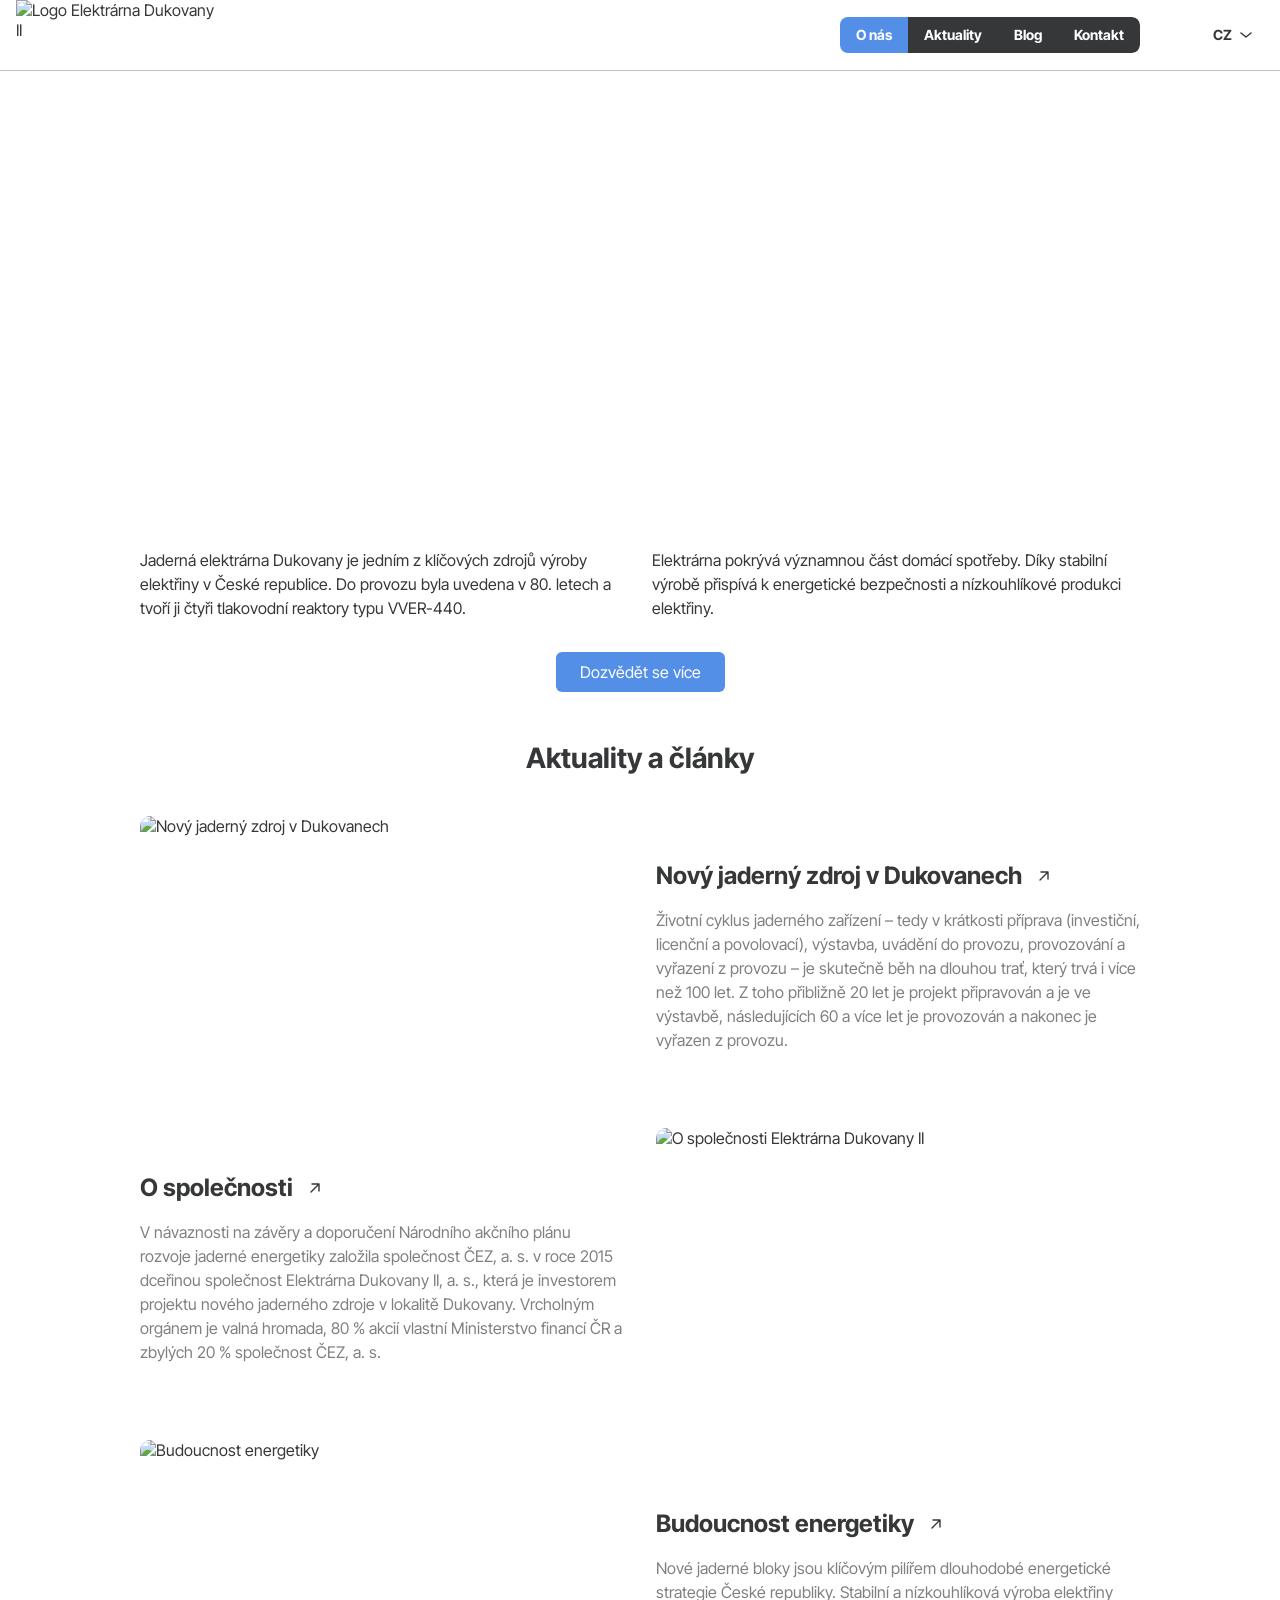
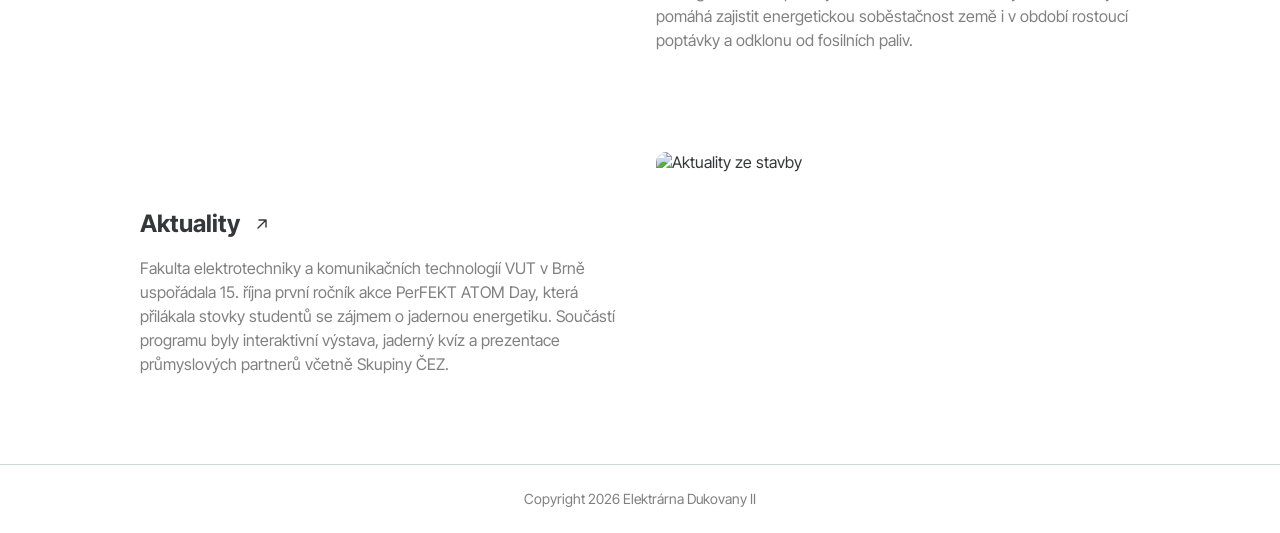
==== index.html @ 2ed9046f "menu mobile centered, language selected indication" ====
<!DOCTYPE html>
<html lang="cs">
<head>
<meta charset="UTF-8">
<meta name="viewport" content="width=device-width, initial-scale=1.0">
<title>Elektrárna Dukovany II</title>
<link rel="icon" type="image/x-icon" href="favicon.ico">
<link rel="icon" type="image/png" sizes="32x32" href="favicon-32.png">
<link rel="icon" type="image/png" sizes="16x16" href="favicon-16.png">
<link rel="apple-touch-icon" href="favicon-180.png">
<link rel="stylesheet" href="style.css">
</head>
<body>

<!-- ============================= HEADER ============================= -->
<header class="site-header">
  <div class="header-inner">

    <a href="#" class="logo" aria-label="Elektrárna Dukovany II — domů">
      <img src="https://www.figma.com/api/mcp/asset/5d3c921e-1281-42c1-be11-26b68fcad55a.svg" alt="Logo Elektrárna Dukovany II">
    </a>

    <nav class="nav-desktop" aria-label="Hlavní navigace">
      <ul>
        <li><a class="nav-link is-active" href="#">O nás</a></li>
        <li><a class="nav-link" href="#">Aktuality</a></li>
        <li><a class="nav-link" href="#blog">Blog</a></li>
        <li><a class="nav-link" href="#">Kontakt</a></li>
      </ul>
    </nav>

    <button class="nav-toggle" aria-label="Otevřít menu" aria-expanded="false">
      <svg viewBox="0 0 24 24" fill="none" xmlns="http://www.w3.org/2000/svg">
        <path d="M3 6H21" stroke="#363738" stroke-width="2" stroke-linecap="round"/>
        <path d="M3 12H21" stroke="#363738" stroke-width="2" stroke-linecap="round"/>
        <path d="M3 18H21" stroke="#363738" stroke-width="2" stroke-linecap="round"/>
      </svg>
    </button>

    <div class="lang-switcher">
      <button class="lang-switcher-btn" aria-haspopup="true" aria-expanded="false">
        <span class="lang-current">CZ</span>
        <span class="lang-chevron">
          <svg viewBox="0 0 12 6" fill="none" xmlns="http://www.w3.org/2000/svg">
            <path d="M1 1L6 5L11 1" stroke="#363738" stroke-width="1.5" stroke-linecap="round" stroke-linejoin="round"/>
          </svg>
        </span>
      </button>
      <div class="lang-bubble" role="menu">
        <button type="button" class="is-selected" data-lang="CZ" role="menuitem">
          <span class="lang-option-label">Čeština</span>
          <span class="lang-check">
            <svg viewBox="0 0 14 14" fill="none" xmlns="http://www.w3.org/2000/svg">
              <path d="M2.5 7.2L5.5 10.2L11.5 3.8" stroke="currentColor" stroke-width="1.6" stroke-linecap="round" stroke-linejoin="round"/>
            </svg>
          </span>
        </button>
        <button type="button" data-lang="EN" role="menuitem">
          <span class="lang-option-label">English</span>
          <span class="lang-check">
            <svg viewBox="0 0 14 14" fill="none" xmlns="http://www.w3.org/2000/svg">
              <path d="M2.5 7.2L5.5 10.2L11.5 3.8" stroke="currentColor" stroke-width="1.6" stroke-linecap="round" stroke-linejoin="round"/>
            </svg>
          </span>
        </button>
      </div>
    </div>
  </div>

  <!-- mobile nav -->
  <nav class="nav-mobile" aria-label="Mobilní navigace">
    <a class="nav-link is-active" href="#">O nás</a>
    <a class="nav-link" href="#">Aktuality</a>
    <a class="nav-link" href="#blog">Blog</a>
    <a class="nav-link" href="#">Kontakt</a>
  </nav>
</header>

<!-- ============================= HERO ============================= -->
<main>
  <section class="hero">
    <div class="hero-image-wrap">
      <img src="https://www.figma.com/api/mcp/asset/0bb09477-1971-477a-98e7-197847a123ec.png" alt="Jaderná elektrárna Dukovany">
    </div>

    <div class="hero-content">
      <div class="hero-text">
        <p>Jaderná elektrárna Dukovany je jedním z klíčových zdrojů výroby elektřiny v České republice. Do provozu byla uvedena v 80. letech a tvoří ji čtyři tlakovodní reaktory typu VVER-440.</p>
        <p>Elektrárna pokrývá významnou část domácí spotřeby. Díky stabilní výrobě přispívá k energetické bezpečnosti a nízkouhlíkové produkci elektřiny.</p>
      </div>

      <div class="hero-cta-wrap">
        <a href="#blog" class="btn btn-primary">Dozvědět se více</a>
      </div>
    </div>
  </section>

  <!-- ============================= BLOG ============================= -->
  <section class="blog" id="blog">
    <h2 class="blog-heading">Aktuality a články</h2>

    <article class="article-card" id="article-1">
      <div class="article-media">
        <img src="https://www.figma.com/api/mcp/asset/18c35e7a-8493-4767-8fc7-52bf168b37dc.png" alt="Nový jaderný zdroj v Dukovanech">
      </div>
      <div class="article-text">
        <div class="article-title-row">
          <h3>Nový jaderný zdroj v Dukovanech</h3>
          <span class="article-arrow">
            <svg viewBox="0 0 12 12" fill="none" xmlns="http://www.w3.org/2000/svg">
              <path d="M2 2L10 10M10 10V3M10 10H3" stroke="#363738" stroke-width="1.4" stroke-linecap="round" stroke-linejoin="round"/>
            </svg>
          </span>
        </div>
        <p>Životní cyklus jaderného zařízení – tedy v krátkosti příprava (investiční, licenční a povolovací), výstavba, uvádění do provozu, provozování a vyřazení z provozu – je skutečně běh na dlouhou trať, který trvá i více než 100 let. Z toho přibližně 20 let je projekt připravován a je ve výstavbě, následujících 60 a více let je provozován a nakonec je vyřazen z provozu.</p>
      </div>
    </article>

    <article class="article-card reverse" id="article-2">
      <div class="article-media">
        <img src="https://www.figma.com/api/mcp/asset/713fe927-f687-42fe-844d-da326ad07f6c.png" alt="O společnosti Elektrárna Dukovany II">
      </div>
      <div class="article-text">
        <div class="article-title-row">
          <h3>O společnosti</h3>
          <span class="article-arrow">
            <svg viewBox="0 0 12 12" fill="none" xmlns="http://www.w3.org/2000/svg">
              <path d="M2 2L10 10M10 10V3M10 10H3" stroke="#363738" stroke-width="1.4" stroke-linecap="round" stroke-linejoin="round"/>
            </svg>
          </span>
        </div>
        <p>V návaznosti na závěry a doporučení Národního akčního plánu rozvoje jaderné energetiky založila společnost ČEZ, a. s. v roce 2015 dceřinou společnost Elektrárna Dukovany II, a. s., která je investorem projektu nového jaderného zdroje v lokalitě Dukovany. Vrcholným orgánem je valná hromada, 80&nbsp;% akcií vlastní Ministerstvo financí ČR a zbylých 20&nbsp;% společnost ČEZ, a. s.</p>
      </div>
    </article>

    <article class="article-card" id="article-3">
      <div class="article-media">
        <img src="https://www.figma.com/api/mcp/asset/595e198b-0f0a-4925-8dc7-907793f2f34a.png" alt="Budoucnost energetiky">
      </div>
      <div class="article-text">
        <div class="article-title-row">
          <h3>Budoucnost energetiky</h3>
          <span class="article-arrow">
            <svg viewBox="0 0 12 12" fill="none" xmlns="http://www.w3.org/2000/svg">
              <path d="M2 2L10 10M10 10V3M10 10H3" stroke="#363738" stroke-width="1.4" stroke-linecap="round" stroke-linejoin="round"/>
            </svg>
          </span>
        </div>
        <p>Nové jaderné bloky jsou klíčovým pilířem dlouhodobé energetické strategie České republiky. Stabilní a nízkouhlíková výroba elektřiny pomáhá zajistit energetickou soběstačnost země i v období rostoucí poptávky a odklonu od fosilních paliv.</p>
      </div>
    </article>

    <article class="article-card reverse" id="article-4">
      <div class="article-media">
        <img src="https://www.figma.com/api/mcp/asset/edf66b34-bb55-4879-b016-a000e8ce40bb.png" alt="Aktuality ze stavby">
      </div>
      <div class="article-text">
        <div class="article-title-row">
          <h3>Aktuality</h3>
          <span class="article-arrow">
            <svg viewBox="0 0 12 12" fill="none" xmlns="http://www.w3.org/2000/svg">
              <path d="M2 2L10 10M10 10V3M10 10H3" stroke="#363738" stroke-width="1.4" stroke-linecap="round" stroke-linejoin="round"/>
            </svg>
          </span>
        </div>
        <p>Fakulta elektrotechniky a komunikačních technologií VUT v Brně uspořádala 15. října první ročník akce PerFEKT ATOM Day, která přilákala stovky studentů se zájmem o jadernou energetiku. Součástí programu byly interaktivní výstava, jaderný kvíz a prezentace průmyslových partnerů včetně Skupiny ČEZ.</p>
      </div>
    </article>
  </section>
</main>

<!-- ============================= FOOTER ============================= -->
<footer class="site-footer">
  <p>Copyright 2026 Elektrárna Dukovany II</p>
</footer>

<script src="script.js"></script>
</body>
</html>
---- style.css ----
/* =========================================================
   ELEKTRÁRNA DUKOVANY — homepage
   Colors & tokens taken from Figma design
   ========================================================= */

@import url('https://fonts.googleapis.com/css2?family=Inter+Tight:wght@400;500;600;700&display=swap');

:root{
  /* colors */
  --color-primary-blue: #548fe7;
  --color-primary-blue-dark: #3f74c9;
  --color-primary-black: #363738;
  --color-white: #ffffff;
  --color-gray-1-dark: #818080;   /* body copy on muted text */
  --color-gray-2-medium: #c0c0c0; /* header border */
  --color-gray-3-light: #d0d7d9;  /* footer / card borders */

  /* radii */
  --radius-button: 6px;
  --radius-menu-item: 8px;

  /* spacing scale (Figma: numbers/space-*) */
  --space-8: 8px;
  --space-16: 16px;
  --space-24: 24px;
  --space-32: 32px;

  /* layout */
  --width-desktop: 1280px;

  --font-family: 'Inter Tight', system-ui, -apple-system, 'Segoe UI', sans-serif;
}

*{ box-sizing: border-box; }

html{
  scroll-behavior: smooth;
}

body{
  margin: 0;
  font-family: var(--font-family);
  color: var(--color-primary-black);
  background: var(--color-white);
  -webkit-font-smoothing: antialiased;
}

img{ max-width: 100%; display: block; }

.container{
  width: 100%;
  max-width: var(--width-desktop);
  margin: 0 auto;
  padding: 0 var(--space-32);
}

a{ color: inherit; text-decoration: none; }

/* =========================================================
   HEADER
   ========================================================= */

.site-header{
  position: sticky;
  top: 0;
  z-index: 100;
  background: var(--color-white);
  border-bottom: 1px solid var(--color-gray-2-medium);
}

.header-inner{
  max-width: var(--width-desktop);
  margin: 0 auto;
  padding: var(--space-16) var(--space-24) var(--space-16) var(--space-16);
  height: 70px;
  display: flex;
  align-items: center;
  justify-content: space-between;
  gap: var(--space-24);
}

.logo{
  display: block;
  width: 200px;
  height: 70px;
  flex-shrink: 0;
}
.logo img{ width: 100%; height: 100%; object-fit: contain; }

/* --- desktop nav --- */
.nav-desktop{
  display: flex;
  align-items: stretch;
  overflow: hidden;
  border-radius: var(--radius-menu-item);
  flex: 1 1 auto;
  justify-content: flex-end;
  margin-right: 45px;
}

.nav-desktop ul{
  list-style: none;
  display: flex;
  margin: 0;
  padding: 0;
}

.nav-desktop li{ display:flex; }

.nav-link{
  display: flex;
  align-items: center;
  padding: var(--space-8) var(--space-16);
  background: var(--color-primary-black);
  color: var(--color-white);
  font-weight: 700;
  font-size: 14px;
  line-height: 20px;
  white-space: nowrap;
  cursor: pointer;
  transition: background-color .18s ease;
}

.nav-desktop li:first-child .nav-link{
  border-top-left-radius: var(--radius-menu-item);
  border-bottom-left-radius: var(--radius-menu-item);
}
.nav-desktop li:last-child .nav-link{
  border-top-right-radius: var(--radius-menu-item);
  border-bottom-right-radius: var(--radius-menu-item);
}

.nav-link.is-active{
  background: var(--color-primary-blue);
}

.nav-link:not(.is-active):hover{
  background: var(--color-primary-blue);
}

/* --- language switcher --- */
.lang-switcher{
  position: relative;
  flex-shrink: 0;
}

.lang-switcher-btn{
  display: flex;
  align-items: center;
  gap: var(--space-8);
  background: none;
  border: none;
  cursor: pointer;
  font-family: var(--font-family);
  font-weight: 700;
  font-size: 14px;
  line-height: 20px;
  color: var(--color-primary-black);
  padding: 6px 4px;
  border-radius: 4px;
  transition: color .18s ease, background-color .18s ease;
}

.lang-switcher-btn:hover{
  color: var(--color-primary-blue-dark);
  background: rgba(84,143,231,0.08);
}

.lang-chevron{
  width: 12px;
  height: 6px;
  flex-shrink: 0;
  transition: transform .18s ease;
}
.lang-chevron svg{ display:block; width:100%; height:100%; }

.lang-switcher.is-open .lang-chevron{ transform: rotate(180deg); }

.lang-bubble{
  position: absolute;
  top: calc(100% + 10px);
  right: 0;
  background: var(--color-white);
  border: 1px solid var(--color-gray-3-light);
  border-radius: var(--radius-menu-item);
  box-shadow: 0 12px 24px rgba(54,55,56,0.14);
  padding: 6px;
  min-width: 120px;
  opacity: 0;
  visibility: hidden;
  transform: translateY(-6px);
  transition: opacity .16s ease, transform .16s ease, visibility .16s ease;
}

.lang-switcher.is-open .lang-bubble{
  opacity: 1;
  visibility: visible;
  transform: translateY(0);
}

.lang-bubble button{
  width: 100%;
  display: flex;
  align-items: center;
  justify-content: space-between;
  gap: var(--space-8);
  background: none;
  border: none;
  text-align: left;
  padding: 8px 10px;
  border-radius: 6px;
  font-family: var(--font-family);
  font-weight: 600;
  font-size: 14px;
  color: var(--color-primary-black);
  cursor: pointer;
  transition: background-color .15s ease, color .15s ease;
}

.lang-check{
  width: 14px;
  height: 14px;
  flex-shrink: 0;
  opacity: 0;
  transform: scale(0.8);
  transition: opacity .15s ease, transform .15s ease;
}
.lang-check svg{ display: block; width: 100%; height: 100%; }

.lang-bubble button.is-selected .lang-check{
  opacity: 1;
  transform: scale(1);
}

.lang-bubble button:hover{
  background: var(--color-primary-blue);
  color: var(--color-white);
}

.lang-bubble button.is-selected{
  color: var(--color-primary-blue-dark);
}

.lang-bubble button.is-selected:hover{
  color: var(--color-white);
}

/* --- mobile nav toggle --- */
.nav-toggle{
  display: none;
  background: none;
  border: none;
  cursor: pointer;
  width: 48px;
  height: 48px;
  align-items: center;
  justify-content: center;
  border-radius: 8px;
}
.nav-toggle:hover{ background: rgba(54,55,56,0.06); }

.nav-toggle svg{ width: 24px; height: 24px; }

.nav-mobile{
  display: none;
  position: absolute;
  top: 100%;
  left: 0;
  width: 100vw;
  height: calc(100vh - 71px);
  flex-direction: column;
  justify-content: center;
  align-items: stretch;
  gap: 14px;
  padding: 32px 24px;
  background: var(--color-white);
  overflow-y: auto;
  box-shadow: 0 20px 40px rgba(54,55,56,0.12);
}

.nav-mobile .nav-link{
  border-radius: var(--radius-menu-item);
  justify-content: center;
  width: 100%;
  padding: 18px 20px;
  font-size: 18px;
  line-height: 24px;
}

/* =========================================================
   HERO
   ========================================================= */

.hero-image-wrap{
  width: 100%;
  height: clamp(220px, 38vw, 445px);
  overflow: hidden;
  position: relative;
}

.hero-image-wrap img{
  width: 100%;
  height: 130%;
  object-fit: cover;
  position: absolute;
  top: -15%;
  left: 0;
  will-change: transform;
}

.hero-content{
  max-width: 1064px;
  margin: 0 auto;
  padding: var(--space-32) var(--space-32) var(--space-16);
  display: flex;
  flex-direction: column;
  align-items: center;
  gap: var(--space-16);
  text-align: left;
}

.hero-text{
  display: flex;
  flex-wrap: wrap;
  gap: var(--space-24);
  justify-content: center;
  width: 100%;
}

.hero-text p{
  flex: 1 1 320px;
  min-width: 260px;
  margin: 0;
  font-size: 16px;
  line-height: 24px;
  color: var(--color-primary-black);
}

.btn{
  display: inline-flex;
  align-items: center;
  justify-content: center;
  border: none;
  border-radius: var(--radius-button);
  font-family: var(--font-family);
  font-size: 16px;
  line-height: 24px;
  cursor: pointer;
  transition: background-color .18s ease, transform .12s ease, box-shadow .18s ease;
}

.btn-primary{
  background: var(--color-primary-blue);
  color: var(--color-white);
  padding: var(--space-8) var(--space-24);
}

.btn-primary:hover{
  background: var(--color-primary-blue-dark);
  box-shadow: 0 8px 20px rgba(84,143,231,0.35);
}

.btn-primary:active{ transform: translateY(1px); }

.hero-cta-wrap{
  display: flex;
  justify-content: center;
  padding: var(--space-16) 0;
  width: 100%;
}

/* =========================================================
   BLOG / ARTICLES
   ========================================================= */

.blog{
  max-width: 1064px;
  margin: 0 auto;
  padding: var(--space-16) var(--space-32) var(--space-32);
  display: flex;
  flex-direction: column;
  gap: var(--space-32);
}

.blog-heading{
  text-align: center;
  margin: 0 0 8px;
  font-size: 28px;
  line-height: 36px;
  font-weight: 700;
}

.article-card{
  display: flex;
  gap: var(--space-32);
  align-items: stretch;
  border-radius: 12px;
  padding: 12px;
  margin: -12px;
  cursor: pointer;
  transition: background-color .2s ease, box-shadow .2s ease, transform .2s ease;
}

.article-card:hover{
  background: #f7f9fc;
  box-shadow: 0 14px 30px rgba(54,55,56,0.10);
  transform: translateY(-2px);
}

.article-card.reverse{
  flex-direction: row-reverse;
}

.article-media{
  flex: 1 1 0;
  min-width: 0;
  height: 280px;
  border-radius: 10px;
  overflow: hidden;
}

.article-media img{
  width: 100%;
  height: 100%;
  object-fit: cover;
  transition: transform .35s ease;
}

.article-card:hover .article-media img{
  transform: scale(1.04);
}

.article-text{
  flex: 1 1 0;
  min-width: 0;
  display: flex;
  flex-direction: column;
  justify-content: center;
  gap: var(--space-16);
}

.article-title-row{
  display: flex;
  align-items: center;
  gap: var(--space-16);
  flex-wrap: wrap;
}

.article-title-row h3{
  margin: 0;
  font-size: 24px;
  line-height: 32px;
  font-weight: 700;
  color: var(--color-primary-black);
}

.article-arrow{
  width: 12px;
  height: 12px;
  flex-shrink: 0;
  transform: rotate(-90deg);
  transition: transform .2s ease;
}
.article-arrow svg{ width:100%; height:100%; display:block; }

.article-card:hover .article-arrow{
  transform: rotate(0deg);
}

.article-text p{
  margin: 0;
  font-size: 16px;
  line-height: 24px;
  color: var(--color-gray-1-dark);
}

/* =========================================================
   FOOTER
   ========================================================= */

.site-footer{
  border-top: 1px solid var(--color-gray-3-light);
  padding: var(--space-24) var(--space-32);
  text-align: center;
}

.site-footer p{
  margin: 0;
  font-size: 14px;
  line-height: 20px;
  color: var(--color-gray-1-dark);
}

/* =========================================================
   RESPONSIVE
   ========================================================= */

@media (max-width: 900px){
  .article-card,
  .article-card.reverse{
    flex-direction: column;
  }
  .article-media{ height: 240px; }
}

@media (max-width: 860px){
  .nav-desktop{ display: none; }
  .nav-toggle{ display: flex; }
  .nav-mobile.is-open{ display: flex; }
}

@media (min-width: 861px){
  .nav-mobile{ display: none !important; }
}

@media (max-width: 640px){
  .header-inner{ padding: var(--space-16); }
  .logo{ width: 150px; height: 52px; padding: 8px 0; }
  .hero-content, .blog{ padding-left: var(--space-16); padding-right: var(--space-16); }
  .hero-text p{ min-width: 100%; }
  .article-media{ height: 200px; }
  .article-title-row h3{ font-size: 20px; line-height: 28px; }
}
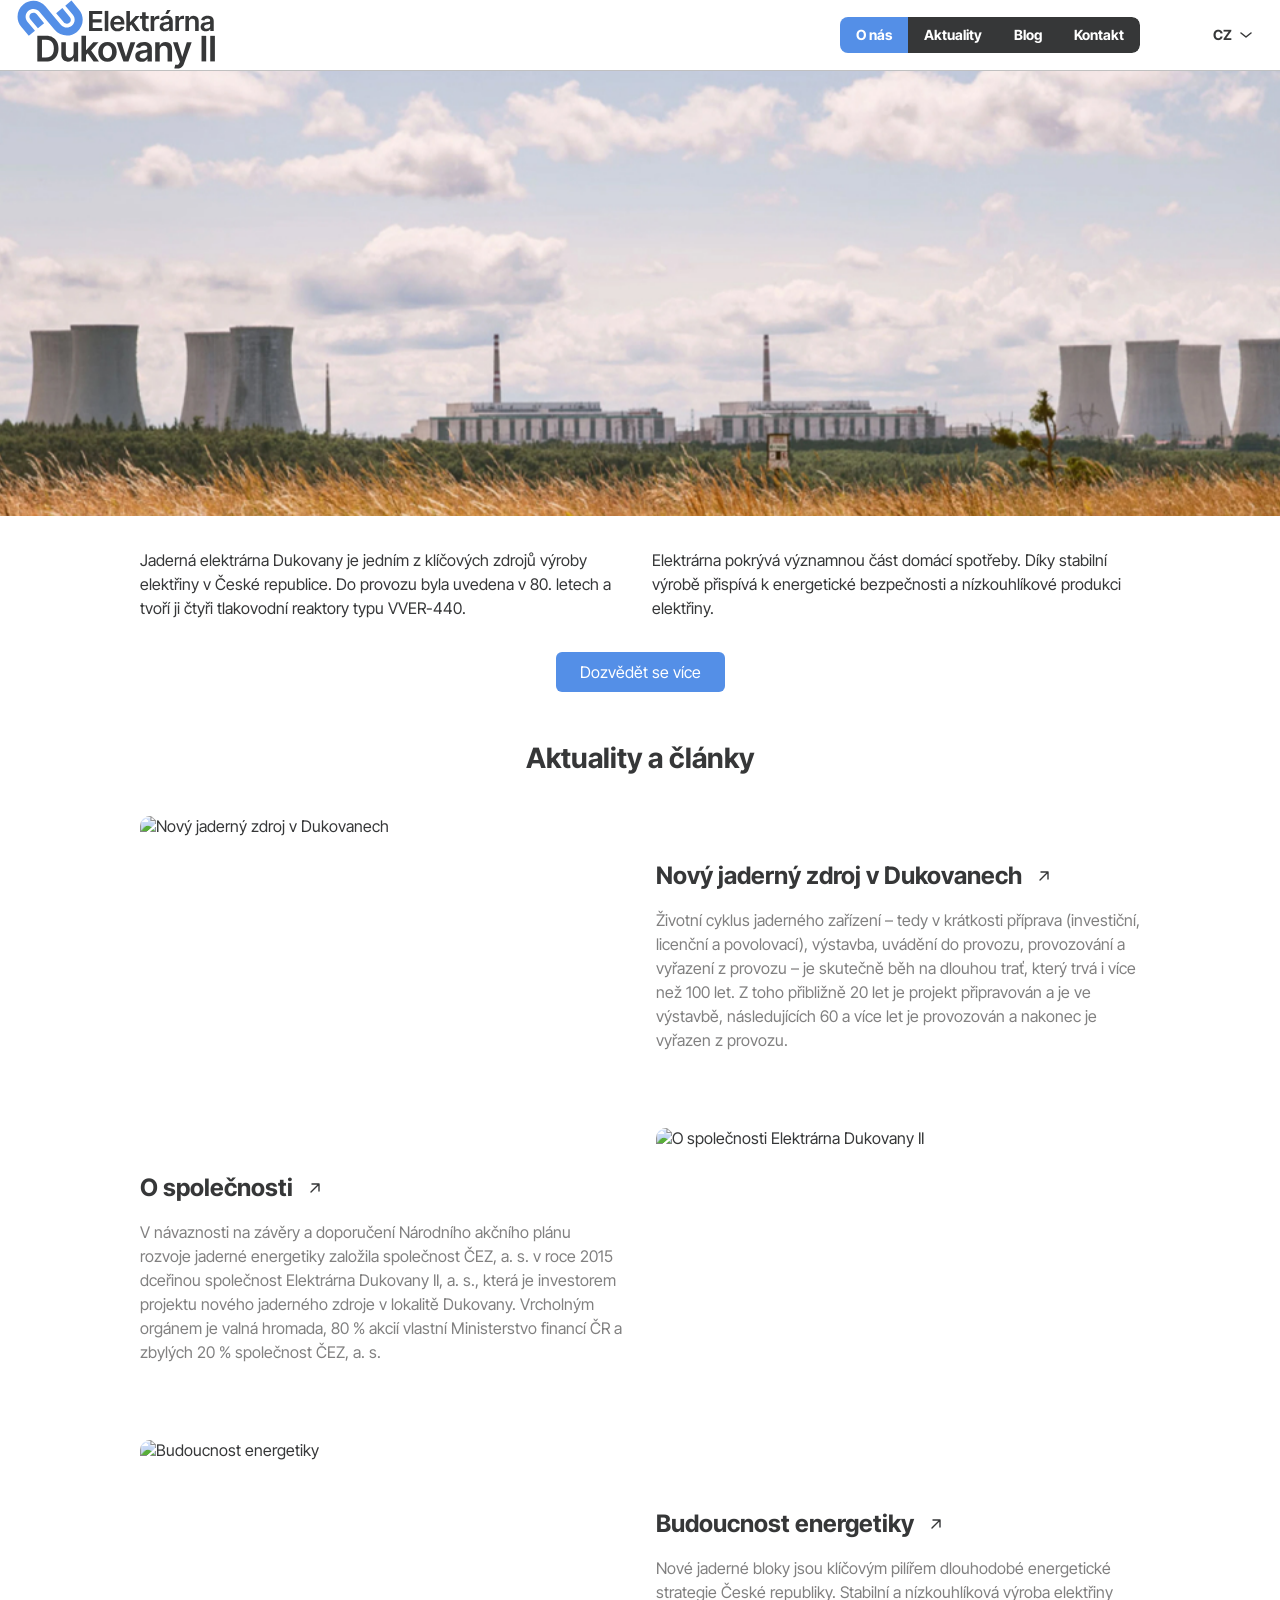
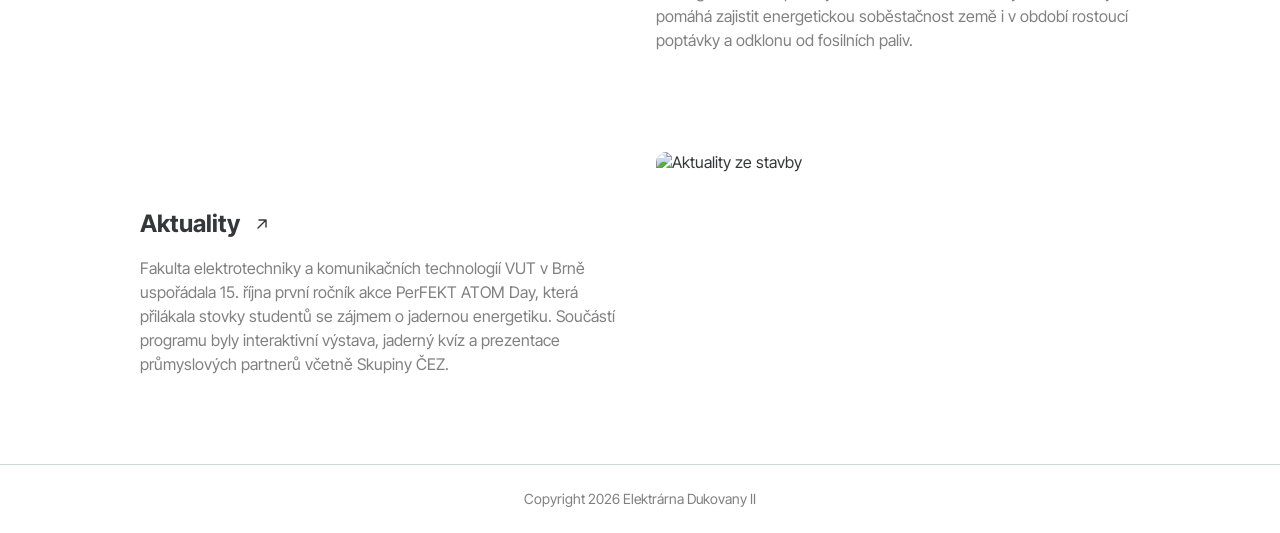
==== commit 28a0af83: "move files into folders" ====
--- a/index.html
+++ b/index.html
@@ -4,11 +4,11 @@
 <meta charset="UTF-8">
 <meta name="viewport" content="width=device-width, initial-scale=1.0">
 <title>Elektrárna Dukovany II</title>
-<link rel="icon" type="image/x-icon" href="favicon.ico">
-<link rel="icon" type="image/png" sizes="32x32" href="favicon-32.png">
-<link rel="icon" type="image/png" sizes="16x16" href="favicon-16.png">
-<link rel="apple-touch-icon" href="favicon-180.png">
-<link rel="stylesheet" href="style.css">
+<link rel="icon" type="image/x-icon" href="images/favicon/favicon.ico">
+<link rel="icon" type="image/png" sizes="32x32" href="images/favicon/favicon-32.png">
+<link rel="icon" type="image/png" sizes="16x16" href="images/favicon/favicon-16.png">
+<link rel="apple-touch-icon" href="images/favicon/favicon-180.png">
+<link rel="stylesheet" href="css/style.css">
 </head>
 <body>
 
@@ -16,20 +16,23 @@
 <header class="site-header">
   <div class="header-inner">
 
-    <a href="#" class="logo" aria-label="Elektrárna Dukovany II — domů">
-      <img src="https://www.figma.com/api/mcp/asset/5d3c921e-1281-42c1-be11-26b68fcad55a.svg" alt="Logo Elektrárna Dukovany II">
+    <a href="#" class="logo" aria-label="Elektrárna Dukovany II — domů" data-en-aria="Elektrárna Dukovany II — home">
+      <picture>
+        <source media="(max-width: 640px)" srcset="images/logo-mobile.svg">
+        <img src="images/logo-desktop.svg" alt="Logo Elektrárna Dukovany II" data-en-alt="Elektrárna Dukovany II logo">
+      </picture>
     </a>
 
-    <nav class="nav-desktop" aria-label="Hlavní navigace">
+    <nav class="nav-desktop" aria-label="Hlavní navigace" data-en-aria="Main navigation">
       <ul>
-        <li><a class="nav-link is-active" href="#">O nás</a></li>
-        <li><a class="nav-link" href="#">Aktuality</a></li>
-        <li><a class="nav-link" href="#blog">Blog</a></li>
-        <li><a class="nav-link" href="#">Kontakt</a></li>
+        <li><a class="nav-link is-active" href="#" data-en="About us">O nás</a></li>
+        <li><a class="nav-link" href="#" data-en="News">Aktuality</a></li>
+        <li><a class="nav-link" href="#blog" data-en="Blog">Blog</a></li>
+        <li><a class="nav-link" href="#" data-en="Contact">Kontakt</a></li>
       </ul>
     </nav>
 
-    <button class="nav-toggle" aria-label="Otevřít menu" aria-expanded="false">
+    <button class="nav-toggle" aria-label="Otevřít menu" data-en-aria="Open menu" aria-expanded="false">
       <svg viewBox="0 0 24 24" fill="none" xmlns="http://www.w3.org/2000/svg">
         <path d="M3 6H21" stroke="#363738" stroke-width="2" stroke-linecap="round"/>
         <path d="M3 12H21" stroke="#363738" stroke-width="2" stroke-linecap="round"/>
@@ -68,11 +71,11 @@
   </div>
 
   <!-- mobile nav -->
-  <nav class="nav-mobile" aria-label="Mobilní navigace">
-    <a class="nav-link is-active" href="#">O nás</a>
-    <a class="nav-link" href="#">Aktuality</a>
-    <a class="nav-link" href="#blog">Blog</a>
-    <a class="nav-link" href="#">Kontakt</a>
+  <nav class="nav-mobile" aria-label="Mobilní navigace" data-en-aria="Mobile navigation">
+    <a class="nav-link is-active" href="#" data-en="About us">O nás</a>
+    <a class="nav-link" href="#" data-en="News">Aktuality</a>
+    <a class="nav-link" href="#blog" data-en="Blog">Blog</a>
+    <a class="nav-link" href="#" data-en="Contact">Kontakt</a>
   </nav>
 </header>
 
@@ -80,90 +83,90 @@
 <main>
   <section class="hero">
     <div class="hero-image-wrap">
-      <img src="https://www.figma.com/api/mcp/asset/0bb09477-1971-477a-98e7-197847a123ec.png" alt="Jaderná elektrárna Dukovany">
+      <img src="images/hero.jpg" alt="Jaderná elektrárna Dukovany" data-en-alt="Dukovany Nuclear Power Plant">
     </div>
 
     <div class="hero-content">
       <div class="hero-text">
-        <p>Jaderná elektrárna Dukovany je jedním z klíčových zdrojů výroby elektřiny v České republice. Do provozu byla uvedena v 80. letech a tvoří ji čtyři tlakovodní reaktory typu VVER-440.</p>
-        <p>Elektrárna pokrývá významnou část domácí spotřeby. Díky stabilní výrobě přispívá k energetické bezpečnosti a nízkouhlíkové produkci elektřiny.</p>
+        <p data-en="The Dukovany Nuclear Power Plant is one of the key sources of electricity generation in the Czech Republic. It was put into operation in the 1980s and consists of four VVER-440 pressurized water reactors.">Jaderná elektrárna Dukovany je jedním z klíčových zdrojů výroby elektřiny v České republice. Do provozu byla uvedena v 80. letech a tvoří ji čtyři tlakovodní reaktory typu VVER-440.</p>
+        <p data-en="The plant covers a significant share of domestic consumption. Thanks to its stable output, it contributes to energy security and low-carbon electricity production.">Elektrárna pokrývá významnou část domácí spotřeby. Díky stabilní výrobě přispívá k energetické bezpečnosti a nízkouhlíkové produkci elektřiny.</p>
       </div>
 
       <div class="hero-cta-wrap">
-        <a href="#blog" class="btn btn-primary">Dozvědět se více</a>
+        <a href="#blog" class="btn btn-primary" data-en="Learn more">Dozvědět se více</a>
       </div>
     </div>
   </section>
 
   <!-- ============================= BLOG ============================= -->
   <section class="blog" id="blog">
-    <h2 class="blog-heading">Aktuality a články</h2>
+    <h2 class="blog-heading" data-en="News and articles">Aktuality a články</h2>
 
     <article class="article-card" id="article-1">
       <div class="article-media">
-        <img src="https://www.figma.com/api/mcp/asset/18c35e7a-8493-4767-8fc7-52bf168b37dc.png" alt="Nový jaderný zdroj v Dukovanech">
+        <img src="images/article-1.png" alt="Nový jaderný zdroj v Dukovanech" data-en-alt="New nuclear source in Dukovany">
       </div>
       <div class="article-text">
         <div class="article-title-row">
-          <h3>Nový jaderný zdroj v Dukovanech</h3>
+          <h3 data-en="New nuclear source in Dukovany">Nový jaderný zdroj v Dukovanech</h3>
           <span class="article-arrow">
             <svg viewBox="0 0 12 12" fill="none" xmlns="http://www.w3.org/2000/svg">
               <path d="M2 2L10 10M10 10V3M10 10H3" stroke="#363738" stroke-width="1.4" stroke-linecap="round" stroke-linejoin="round"/>
             </svg>
           </span>
         </div>
-        <p>Životní cyklus jaderného zařízení – tedy v krátkosti příprava (investiční, licenční a povolovací), výstavba, uvádění do provozu, provozování a vyřazení z provozu – je skutečně běh na dlouhou trať, který trvá i více než 100 let. Z toho přibližně 20 let je projekt připravován a je ve výstavbě, následujících 60 a více let je provozován a nakonec je vyřazen z provozu.</p>
+        <p data-en="The life cycle of a nuclear facility — briefly, preparation (investment, licensing and permitting), construction, commissioning, operation and decommissioning — is truly a long-distance run that can last more than 100 years. Of that, roughly 20 years are spent on project preparation and construction, the following 60 or more years on operation, and finally the plant is decommissioned.">Životní cyklus jaderného zařízení – tedy v krátkosti příprava (investiční, licenční a povolovací), výstavba, uvádění do provozu, provozování a vyřazení z provozu – je skutečně běh na dlouhou trať, který trvá i více než 100 let. Z toho přibližně 20 let je projekt připravován a je ve výstavbě, následujících 60 a více let je provozován a nakonec je vyřazen z provozu.</p>
       </div>
     </article>
 
     <article class="article-card reverse" id="article-2">
       <div class="article-media">
-        <img src="https://www.figma.com/api/mcp/asset/713fe927-f687-42fe-844d-da326ad07f6c.png" alt="O společnosti Elektrárna Dukovany II">
+        <img src="images/article-2.png" alt="O společnosti Elektrárna Dukovany II" data-en-alt="About Elektrárna Dukovany II">
       </div>
       <div class="article-text">
         <div class="article-title-row">
-          <h3>O společnosti</h3>
+          <h3 data-en="About the company">O společnosti</h3>
           <span class="article-arrow">
             <svg viewBox="0 0 12 12" fill="none" xmlns="http://www.w3.org/2000/svg">
               <path d="M2 2L10 10M10 10V3M10 10H3" stroke="#363738" stroke-width="1.4" stroke-linecap="round" stroke-linejoin="round"/>
             </svg>
           </span>
         </div>
-        <p>V návaznosti na závěry a doporučení Národního akčního plánu rozvoje jaderné energetiky založila společnost ČEZ, a. s. v roce 2015 dceřinou společnost Elektrárna Dukovany II, a. s., která je investorem projektu nového jaderného zdroje v lokalitě Dukovany. Vrcholným orgánem je valná hromada, 80&nbsp;% akcií vlastní Ministerstvo financí ČR a zbylých 20&nbsp;% společnost ČEZ, a. s.</p>
+        <p data-en="Following the conclusions and recommendations of the National Action Plan for the Development of Nuclear Energy, ČEZ, a. s. established its subsidiary Elektrárna Dukovany II, a. s. in 2015, which is the investor of the new nuclear source project at the Dukovany site. The supreme body is the general meeting; 80% of the shares are owned by the Ministry of Finance of the Czech Republic and the remaining 20% by ČEZ, a. s.">V návaznosti na závěry a doporučení Národního akčního plánu rozvoje jaderné energetiky založila společnost ČEZ, a. s. v roce 2015 dceřinou společnost Elektrárna Dukovany II, a. s., která je investorem projektu nového jaderného zdroje v lokalitě Dukovany. Vrcholným orgánem je valná hromada, 80&nbsp;% akcií vlastní Ministerstvo financí ČR a zbylých 20&nbsp;% společnost ČEZ, a. s.</p>
       </div>
     </article>
 
     <article class="article-card" id="article-3">
       <div class="article-media">
-        <img src="https://www.figma.com/api/mcp/asset/595e198b-0f0a-4925-8dc7-907793f2f34a.png" alt="Budoucnost energetiky">
+        <img src="images/article-3.png" alt="Budoucnost energetiky" data-en-alt="The future of energy">
       </div>
       <div class="article-text">
         <div class="article-title-row">
-          <h3>Budoucnost energetiky</h3>
+          <h3 data-en="The future of energy">Budoucnost energetiky</h3>
           <span class="article-arrow">
             <svg viewBox="0 0 12 12" fill="none" xmlns="http://www.w3.org/2000/svg">
               <path d="M2 2L10 10M10 10V3M10 10H3" stroke="#363738" stroke-width="1.4" stroke-linecap="round" stroke-linejoin="round"/>
             </svg>
           </span>
         </div>
-        <p>Nové jaderné bloky jsou klíčovým pilířem dlouhodobé energetické strategie České republiky. Stabilní a nízkouhlíková výroba elektřiny pomáhá zajistit energetickou soběstačnost země i v období rostoucí poptávky a odklonu od fosilních paliv.</p>
+        <p data-en="New nuclear units are a key pillar of the Czech Republic's long-term energy strategy. Stable, low-carbon electricity generation helps ensure the country's energy self-sufficiency at a time of rising demand and the shift away from fossil fuels.">Nové jaderné bloky jsou klíčovým pilířem dlouhodobé energetické strategie České republiky. Stabilní a nízkouhlíková výroba elektřiny pomáhá zajistit energetickou soběstačnost země i v období rostoucí poptávky a odklonu od fosilních paliv.</p>
       </div>
     </article>
 
     <article class="article-card reverse" id="article-4">
       <div class="article-media">
-        <img src="https://www.figma.com/api/mcp/asset/edf66b34-bb55-4879-b016-a000e8ce40bb.png" alt="Aktuality ze stavby">
+        <img src="images/article-4.png" alt="Aktuality ze stavby" data-en-alt="Construction news">
       </div>
       <div class="article-text">
         <div class="article-title-row">
-          <h3>Aktuality</h3>
+          <h3 data-en="News">Aktuality</h3>
           <span class="article-arrow">
             <svg viewBox="0 0 12 12" fill="none" xmlns="http://www.w3.org/2000/svg">
               <path d="M2 2L10 10M10 10V3M10 10H3" stroke="#363738" stroke-width="1.4" stroke-linecap="round" stroke-linejoin="round"/>
             </svg>
           </span>
         </div>
-        <p>Fakulta elektrotechniky a komunikačních technologií VUT v Brně uspořádala 15. října první ročník akce PerFEKT ATOM Day, která přilákala stovky studentů se zájmem o jadernou energetiku. Součástí programu byly interaktivní výstava, jaderný kvíz a prezentace průmyslových partnerů včetně Skupiny ČEZ.</p>
+        <p data-en="On October 15, the Faculty of Electrical Engineering and Communication at Brno University of Technology held the first PerFEKT ATOM Day, which attracted hundreds of students interested in nuclear energy. The program included an interactive exhibition, a nuclear quiz and presentations by industry partners, including the ČEZ Group.">Fakulta elektrotechniky a komunikačních technologií VUT v Brně uspořádala 15. října první ročník akce PerFEKT ATOM Day, která přilákala stovky studentů se zájmem o jadernou energetiku. Součástí programu byly interaktivní výstava, jaderný kvíz a prezentace průmyslových partnerů včetně Skupiny ČEZ.</p>
       </div>
     </article>
   </section>
@@ -174,6 +177,6 @@
   <p>Copyright 2026 Elektrárna Dukovany II</p>
 </footer>
 
-<script src="script.js"></script>
+<script src="js/script.js"></script>
 </body>
 </html>
--- a/css/style.css
+++ b/css/style.css
@@ -0,0 +1,544 @@
+/* =========================================================
+   ELEKTRÁRNA DUKOVANY — homepage
+   Colors & tokens taken from Figma design
+   ========================================================= */
+
+@import url('https://fonts.googleapis.com/css2?family=Inter+Tight:wght@400;500;600;700&display=swap');
+
+:root{
+  /* colors */
+  --color-primary-blue: #548fe7;
+  --color-primary-blue-dark: #3f74c9;
+  --color-primary-black: #363738;
+  --color-white: #ffffff;
+  --color-gray-1-dark: #818080;   /* body copy on muted text */
+  --color-gray-2-medium: #c0c0c0; /* header border */
+  --color-gray-3-light: #d0d7d9;  /* footer / card borders */
+
+  /* radii */
+  --radius-button: 6px;
+  --radius-menu-item: 8px;
+
+  /* spacing scale (Figma: numbers/space-*) */
+  --space-8: 8px;
+  --space-16: 16px;
+  --space-24: 24px;
+  --space-32: 32px;
+
+  /* layout */
+  --width-desktop: 1280px;
+
+  --font-family: 'Inter Tight', system-ui, -apple-system, 'Segoe UI', sans-serif;
+}
+
+*{ box-sizing: border-box; }
+
+html{
+  scroll-behavior: smooth;
+}
+
+body{
+  margin: 0;
+  font-family: var(--font-family);
+  color: var(--color-primary-black);
+  background: var(--color-white);
+  -webkit-font-smoothing: antialiased;
+}
+
+img{ max-width: 100%; display: block; }
+
+.container{
+  width: 100%;
+  max-width: var(--width-desktop);
+  margin: 0 auto;
+  padding: 0 var(--space-32);
+}
+
+a{ color: inherit; text-decoration: none; }
+
+/* =========================================================
+   HEADER
+   ========================================================= */
+
+.site-header{
+  position: sticky;
+  top: 0;
+  z-index: 100;
+  background: var(--color-white);
+  border-bottom: 1px solid var(--color-gray-2-medium);
+}
+
+.header-inner{
+  max-width: var(--width-desktop);
+  margin: 0 auto;
+  padding: var(--space-16) var(--space-24) var(--space-16) var(--space-16);
+  height: 70px;
+  display: flex;
+  align-items: center;
+  justify-content: space-between;
+  gap: var(--space-24);
+}
+
+.logo{
+  display: block;
+  width: 200px;
+  height: 70px;
+  flex-shrink: 0;
+}
+.logo img{ width: 100%; height: 100%; object-fit: contain; }
+
+/* --- desktop nav --- */
+.nav-desktop{
+  display: flex;
+  align-items: stretch;
+  overflow: hidden;
+  border-radius: var(--radius-menu-item);
+  flex: 1 1 auto;
+  justify-content: flex-end;
+  margin-right: 45px;
+}
+
+.nav-desktop ul{
+  list-style: none;
+  display: flex;
+  margin: 0;
+  padding: 0;
+}
+
+.nav-desktop li{ display:flex; }
+
+.nav-link{
+  display: flex;
+  align-items: center;
+  padding: var(--space-8) var(--space-16);
+  background: var(--color-primary-black);
+  color: var(--color-white);
+  font-weight: 700;
+  font-size: 14px;
+  line-height: 20px;
+  white-space: nowrap;
+  cursor: pointer;
+  transition: background-color .18s ease;
+}
+
+.nav-desktop li:first-child .nav-link{
+  border-top-left-radius: var(--radius-menu-item);
+  border-bottom-left-radius: var(--radius-menu-item);
+}
+.nav-desktop li:last-child .nav-link{
+  border-top-right-radius: var(--radius-menu-item);
+  border-bottom-right-radius: var(--radius-menu-item);
+}
+
+.nav-link.is-active{
+  background: var(--color-primary-blue);
+}
+
+.nav-link:not(.is-active):hover{
+  background: var(--color-primary-blue);
+}
+
+/* --- language switcher --- */
+.lang-switcher{
+  position: relative;
+  flex-shrink: 0;
+  z-index: 20;
+}
+
+.lang-switcher-btn{
+  display: flex;
+  align-items: center;
+  gap: var(--space-8);
+  background: none;
+  border: none;
+  cursor: pointer;
+  font-family: var(--font-family);
+  font-weight: 700;
+  font-size: 14px;
+  line-height: 20px;
+  color: var(--color-primary-black);
+  padding: 6px 4px;
+  border-radius: 4px;
+  transition: color .18s ease, background-color .18s ease;
+}
+
+.lang-switcher-btn:hover{
+  color: var(--color-primary-blue-dark);
+  background: rgba(84,143,231,0.08);
+}
+
+.lang-chevron{
+  width: 12px;
+  height: 6px;
+  flex-shrink: 0;
+  transition: transform .18s ease;
+}
+.lang-chevron svg{ display:block; width:100%; height:100%; }
+
+.lang-switcher.is-open .lang-chevron{ transform: rotate(180deg); }
+
+.lang-bubble{
+  position: absolute;
+  top: calc(100% + 10px);
+  right: 0;
+  background: var(--color-white);
+  border: 1px solid var(--color-gray-3-light);
+  border-radius: var(--radius-menu-item);
+  box-shadow: 0 12px 24px rgba(54,55,56,0.14);
+  padding: 6px;
+  min-width: 120px;
+  opacity: 0;
+  visibility: hidden;
+  transform: translateY(-6px);
+  transition: opacity .16s ease, transform .16s ease, visibility .16s ease;
+}
+
+.lang-switcher.is-open .lang-bubble{
+  opacity: 1;
+  visibility: visible;
+  transform: translateY(0);
+}
+
+.lang-bubble button{
+  width: 100%;
+  display: flex;
+  align-items: center;
+  justify-content: space-between;
+  gap: var(--space-8);
+  background: none;
+  border: none;
+  text-align: left;
+  padding: 8px 10px;
+  border-radius: 6px;
+  font-family: var(--font-family);
+  font-weight: 600;
+  font-size: 14px;
+  color: var(--color-primary-black);
+  cursor: pointer;
+  transition: background-color .15s ease, color .15s ease;
+}
+
+.lang-check{
+  width: 14px;
+  height: 14px;
+  flex-shrink: 0;
+  opacity: 0;
+  transform: scale(0.8);
+  transition: opacity .15s ease, transform .15s ease;
+}
+.lang-check svg{ display: block; width: 100%; height: 100%; }
+
+.lang-bubble button.is-selected .lang-check{
+  opacity: 1;
+  transform: scale(1);
+}
+
+.lang-bubble button:hover{
+  background: var(--color-primary-blue);
+  color: var(--color-white);
+}
+
+.lang-bubble button.is-selected{
+  color: var(--color-primary-blue-dark);
+}
+
+.lang-bubble button.is-selected:hover{
+  color: var(--color-white);
+}
+
+/* --- mobile nav toggle --- */
+.nav-toggle{
+  display: none;
+  background: none;
+  border: none;
+  cursor: pointer;
+  width: 48px;
+  height: 48px;
+  align-items: center;
+  justify-content: center;
+  border-radius: 8px;
+}
+.nav-toggle:hover{ background: rgba(54,55,56,0.06); }
+
+.nav-toggle svg{ width: 24px; height: 24px; }
+
+.nav-mobile{
+  display: none;
+  position: absolute;
+  top: 100%;
+  left: 0;
+  width: 100vw;
+  height: calc(100vh - 71px);
+  z-index: 10;
+  flex-direction: column;
+  justify-content: center;
+  align-items: center;
+  gap: 14px;
+  padding: 32px 24px;
+  background: var(--color-white);
+  overflow-y: auto;
+  box-shadow: 0 20px 40px rgba(54,55,56,0.12);
+}
+
+.nav-mobile .nav-link{
+  border-radius: var(--radius-menu-item);
+  justify-content: center;
+  width: 100%;
+  max-width: 320px;
+  padding: 18px 20px;
+  font-size: 18px;
+  line-height: 24px;
+}
+
+/* =========================================================
+   HERO
+   ========================================================= */
+
+.hero-image-wrap{
+  width: 100%;
+  height: clamp(220px, 38vw, 445px);
+  overflow: hidden;
+  position: relative;
+}
+
+.hero-image-wrap img{
+  width: 100%;
+  height: 130%;
+  object-fit: cover;
+  position: absolute;
+  top: -15%;
+  left: 0;
+  will-change: transform;
+}
+
+.hero-content{
+  max-width: 1064px;
+  margin: 0 auto;
+  padding: var(--space-32) var(--space-32) var(--space-16);
+  display: flex;
+  flex-direction: column;
+  align-items: center;
+  gap: var(--space-16);
+  text-align: left;
+}
+
+.hero-text{
+  display: flex;
+  flex-wrap: wrap;
+  gap: var(--space-24);
+  justify-content: center;
+  width: 100%;
+}
+
+.hero-text p{
+  flex: 1 1 320px;
+  min-width: 260px;
+  margin: 0;
+  font-size: 16px;
+  line-height: 24px;
+  color: var(--color-primary-black);
+}
+
+.btn{
+  display: inline-flex;
+  align-items: center;
+  justify-content: center;
+  border: none;
+  border-radius: var(--radius-button);
+  font-family: var(--font-family);
+  font-size: 16px;
+  line-height: 24px;
+  cursor: pointer;
+  transition: background-color .18s ease, transform .12s ease, box-shadow .18s ease;
+}
+
+.btn-primary{
+  background: var(--color-primary-blue);
+  color: var(--color-white);
+  padding: var(--space-8) var(--space-24);
+}
+
+.btn-primary:hover{
+  background: var(--color-primary-blue-dark);
+  box-shadow: 0 8px 20px rgba(84,143,231,0.35);
+}
+
+.btn-primary:active{ transform: translateY(1px); }
+
+.hero-cta-wrap{
+  display: flex;
+  justify-content: center;
+  padding: var(--space-16) 0;
+  width: 100%;
+}
+
+/* =========================================================
+   BLOG / ARTICLES
+   ========================================================= */
+
+.blog{
+  max-width: 1064px;
+  margin: 0 auto;
+  padding: var(--space-16) var(--space-32) var(--space-32);
+  display: flex;
+  flex-direction: column;
+  gap: var(--space-32);
+}
+
+.blog-heading{
+  text-align: center;
+  margin: 0 0 8px;
+  font-size: 28px;
+  line-height: 36px;
+  font-weight: 700;
+}
+
+.article-card{
+  display: flex;
+  gap: var(--space-32);
+  align-items: stretch;
+  border-radius: 12px;
+  padding: 12px;
+  margin: -12px;
+  cursor: pointer;
+  transition: background-color .2s ease, box-shadow .2s ease, transform .2s ease;
+}
+
+.article-card:hover{
+  background: #f7f9fc;
+  box-shadow: 0 14px 30px rgba(54,55,56,0.10);
+  transform: translateY(-2px);
+}
+
+.article-card.reverse{
+  flex-direction: row-reverse;
+}
+
+.article-media{
+  flex: 1 1 0;
+  min-width: 0;
+  height: 280px;
+  border-radius: 10px;
+  overflow: hidden;
+}
+
+.article-media img{
+  width: 100%;
+  height: 100%;
+  object-fit: cover;
+  transition: transform .35s ease;
+}
+
+.article-card:hover .article-media img{
+  transform: scale(1.04);
+}
+
+.article-text{
+  flex: 1 1 0;
+  min-width: 0;
+  display: flex;
+  flex-direction: column;
+  justify-content: center;
+  gap: var(--space-16);
+}
+
+.article-title-row{
+  display: flex;
+  align-items: center;
+  gap: var(--space-16);
+  flex-wrap: wrap;
+}
+
+.article-title-row h3{
+  margin: 0;
+  font-size: 24px;
+  line-height: 32px;
+  font-weight: 700;
+  color: var(--color-primary-black);
+}
+
+.article-arrow{
+  width: 12px;
+  height: 12px;
+  flex-shrink: 0;
+  transform: rotate(-90deg);
+  transition: transform .2s ease;
+}
+.article-arrow svg{ width:100%; height:100%; display:block; }
+
+.article-card:hover .article-arrow{
+  transform: rotate(0deg);
+}
+
+.article-text p{
+  margin: 0;
+  font-size: 16px;
+  line-height: 24px;
+  color: var(--color-gray-1-dark);
+}
+
+/* =========================================================
+   FOOTER
+   ========================================================= */
+
+.site-footer{
+  border-top: 1px solid var(--color-gray-3-light);
+  padding: var(--space-24) var(--space-32);
+  text-align: center;
+}
+
+.site-footer p{
+  margin: 0;
+  font-size: 14px;
+  line-height: 20px;
+  color: var(--color-gray-1-dark);
+}
+
+/* =========================================================
+   RESPONSIVE
+   ========================================================= */
+
+@media (max-width: 900px){
+  .article-card,
+  .article-card.reverse{
+    flex-direction: column;
+  }
+  .article-media{ height: 240px; }
+}
+
+@media (max-width: 860px){
+  .nav-desktop{ display: none; }
+  .nav-toggle{ display: flex; margin-left: auto; margin-right: 4px; }
+  .nav-mobile.is-open{ display: flex; }
+
+  .header-inner{ padding-left: 24px; padding-right: 24px; }
+  .hero-content, .blog{ padding-left: 24px; padding-right: 24px; }
+
+  .lang-bubble{
+    min-width: 180px;
+    padding: 10px;
+  }
+
+  .lang-bubble button{
+    padding: 16px 14px;
+    font-size: 17px;
+    line-height: 24px;
+  }
+
+  .lang-check{
+    width: 18px;
+    height: 18px;
+  }
+}
+
+@media (min-width: 861px){
+  .nav-mobile{ display: none !important; }
+}
+
+@media (max-width: 640px){
+  .header-inner{ padding-top: var(--space-16); padding-bottom: var(--space-16); }
+  .logo{ width: 150px; height: 52px; padding: 8px 0; }
+  .hero-text p{ min-width: 100%; }
+  .article-media{ height: 200px; }
+  .article-title-row h3{ font-size: 20px; line-height: 28px; }
+}
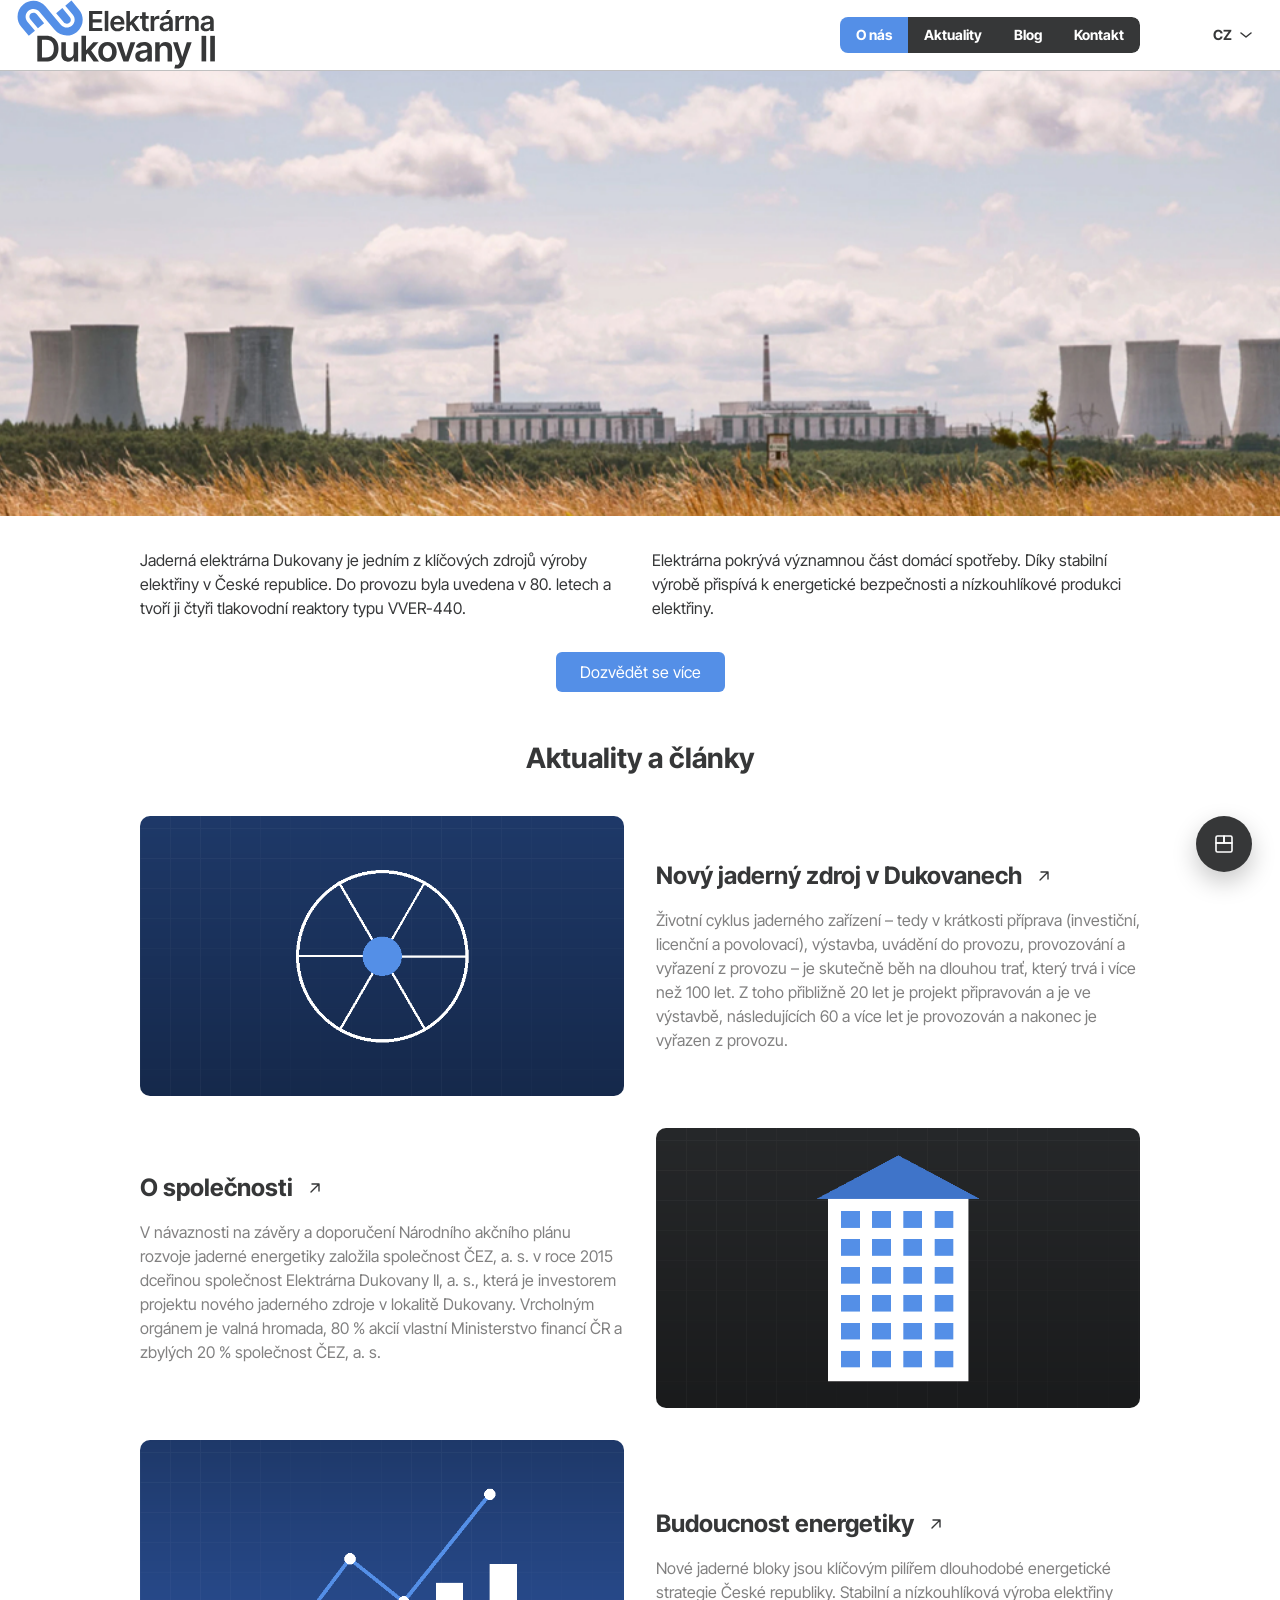
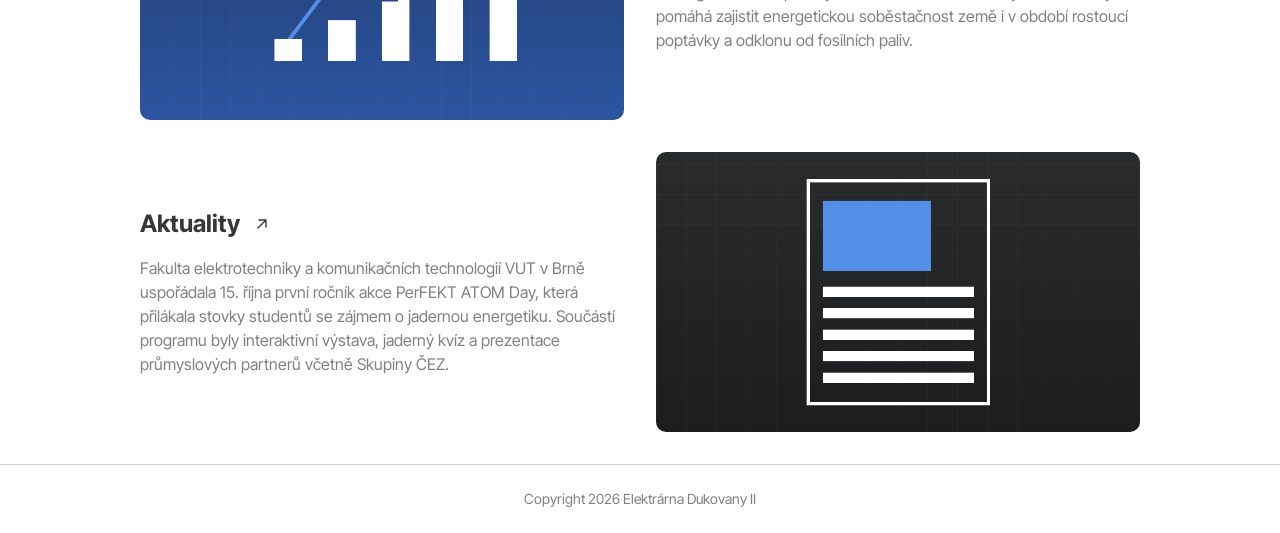
==== commit 10420f59: "add link to case study, add case study modal to project" ====
--- a/index.html
+++ b/index.html
@@ -177,6 +177,28 @@
   <p>Copyright 2026 Elektrárna Dukovany II</p>
 </footer>
 
+<!-- ============================= CASE STUDY LINK ============================= -->
+<button class="case-study-fab" id="caseStudyFab" aria-label="Zobrazit case study" data-en-aria="View case study">
+  <svg viewBox="0 0 24 24" fill="none" xmlns="http://www.w3.org/2000/svg">
+    <path d="M4 5.5C4 4.67 4.67 4 5.5 4H12V11H4V5.5Z" stroke="currentColor" stroke-width="1.6" stroke-linejoin="round"/>
+    <path d="M12 4H18.5C19.33 4 20 4.67 20 5.5V11H12V4Z" stroke="currentColor" stroke-width="1.6" stroke-linejoin="round"/>
+    <path d="M4 11H20V18.5C20 19.33 19.33 20 18.5 20H5.5C4.67 20 4 19.33 4 18.5V11Z" stroke="currentColor" stroke-width="1.6" stroke-linejoin="round"/>
+  </svg>
+  <span class="case-study-tooltip" data-en="View case study">Zobrazit case study</span>
+</button>
+
+<div class="case-study-modal" id="caseStudyModal" aria-hidden="true">
+  <div class="case-study-modal-backdrop" data-close="true"></div>
+  <div class="case-study-modal-panel" role="dialog" aria-modal="true">
+    <button class="case-study-close" id="caseStudyClose" aria-label="Zavřít" data-en-aria="Close">
+      <svg viewBox="0 0 24 24" fill="none" xmlns="http://www.w3.org/2000/svg">
+        <path d="M6 6L18 18M18 6L6 18" stroke="currentColor" stroke-width="2" stroke-linecap="round"/>
+      </svg>
+    </button>
+    <iframe src="case-study/index.html" title="Case study" loading="lazy"></iframe>
+  </div>
+</div>
+
 <script src="js/script.js"></script>
 </body>
 </html>
--- a/css/style.css
+++ b/css/style.css
@@ -542,3 +542,137 @@
   .article-media{ height: 200px; }
   .article-title-row h3{ font-size: 20px; line-height: 28px; }
 }
+
+/* =========================================================
+   CASE STUDY FAB + MODAL
+   ========================================================= */
+
+.case-study-fab{
+  position: fixed;
+  bottom: 28px;
+  right: 28px;
+  z-index: 200;
+  width: 56px;
+  height: 56px;
+  border: none;
+  border-radius: 50%;
+  background: var(--color-primary-black);
+  color: var(--color-white);
+  display: flex;
+  align-items: center;
+  justify-content: center;
+  cursor: pointer;
+  box-shadow: 0 10px 24px rgba(0,0,0,0.22);
+  transition: background-color .18s ease, transform .18s ease;
+}
+
+.case-study-fab svg{ width: 24px; height: 24px; }
+
+.case-study-fab:hover{
+  background: var(--color-primary-blue);
+  transform: translateY(-2px);
+}
+
+.case-study-tooltip{
+  position: absolute;
+  right: calc(100% + 12px);
+  top: 50%;
+  transform: translateY(-50%) translateX(6px);
+  background: var(--color-primary-black);
+  color: var(--color-white);
+  font-size: 13px;
+  font-weight: 600;
+  white-space: nowrap;
+  padding: 8px 12px;
+  border-radius: 6px;
+  opacity: 0;
+  pointer-events: none;
+  transition: opacity .18s ease, transform .18s ease;
+}
+
+.case-study-fab:hover .case-study-tooltip{
+  opacity: 1;
+  transform: translateY(-50%) translateX(0);
+}
+
+.case-study-modal{
+  position: fixed;
+  inset: 0;
+  z-index: 300;
+  display: none;
+}
+
+.case-study-modal.is-open{
+  display: block;
+}
+
+.case-study-modal-backdrop{
+  position: absolute;
+  inset: 0;
+  background: rgba(20,20,20,0.6);
+  backdrop-filter: blur(2px);
+  opacity: 0;
+  transition: opacity .2s ease;
+}
+
+.case-study-modal.is-open .case-study-modal-backdrop{
+  opacity: 1;
+}
+
+.case-study-modal-panel{
+  position: absolute;
+  top: 4vh;
+  left: 50%;
+  width: min(1000px, 92vw);
+  height: 92vh;
+  transform: translateX(-50%) translateY(12px);
+  background: var(--color-white);
+  border-radius: 16px;
+  overflow: hidden;
+  box-shadow: 0 30px 80px rgba(0,0,0,0.35);
+  opacity: 0;
+  transition: opacity .22s ease, transform .22s ease;
+}
+
+.case-study-modal.is-open .case-study-modal-panel{
+  opacity: 1;
+  transform: translateX(-50%) translateY(0);
+}
+
+.case-study-modal-panel iframe{
+  width: 100%;
+  height: 100%;
+  border: none;
+  display: block;
+}
+
+.case-study-close{
+  position: absolute;
+  top: 16px;
+  right: 16px;
+  z-index: 2;
+  width: 44px;
+  height: 44px;
+  border: none;
+  border-radius: 50%;
+  background: rgba(0,0,0,0.06);
+  color: var(--color-primary-black);
+  display: flex;
+  align-items: center;
+  justify-content: center;
+  cursor: pointer;
+  backdrop-filter: blur(6px);
+  transition: background-color .15s ease, transform .15s ease;
+}
+
+.case-study-close svg{ width: 22px; height: 22px; }
+
+.case-study-close:hover{
+  background: rgba(0,0,0,0.12);
+  transform: scale(1.05);
+}
+
+@media (max-width: 640px){
+  .case-study-fab{ bottom: 18px; right: 18px; width: 52px; height: 52px; }
+  .case-study-modal-panel{ width: 100vw; height: 100vh; top: 0; border-radius: 0; }
+}
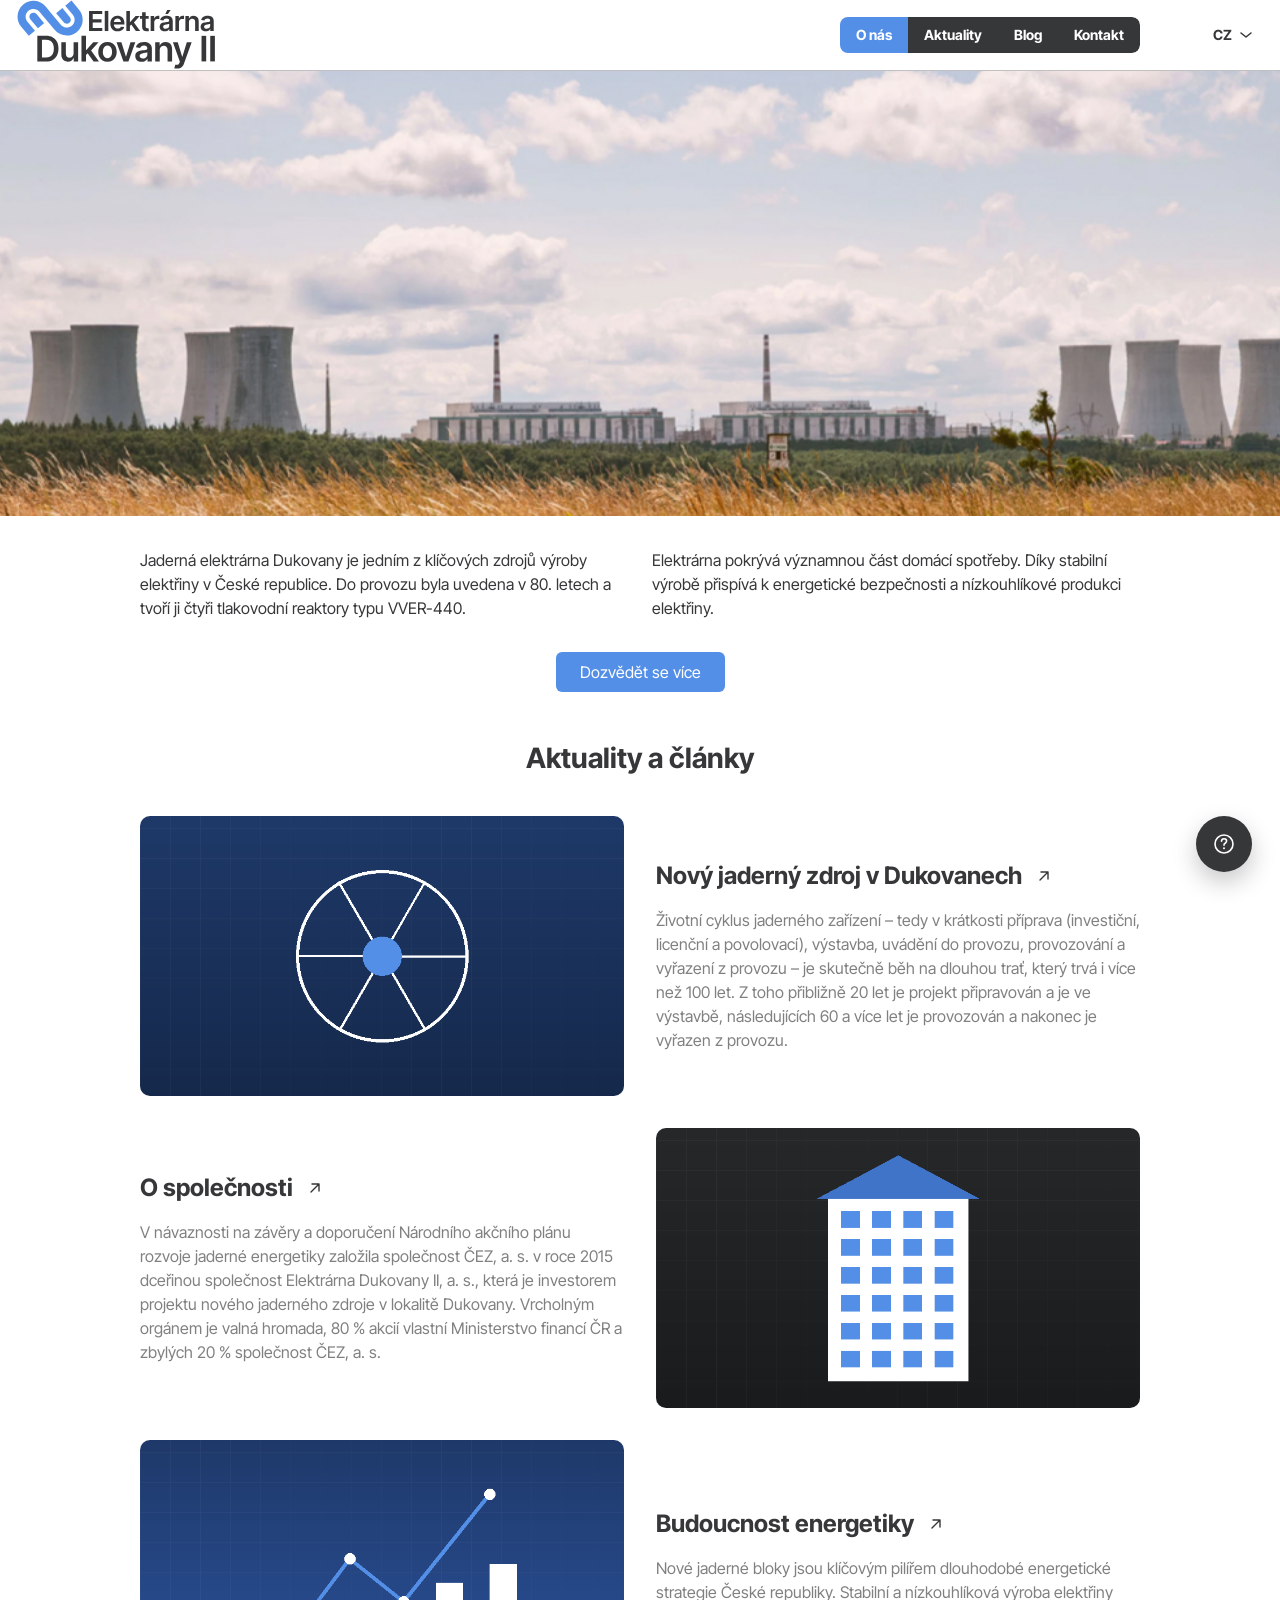
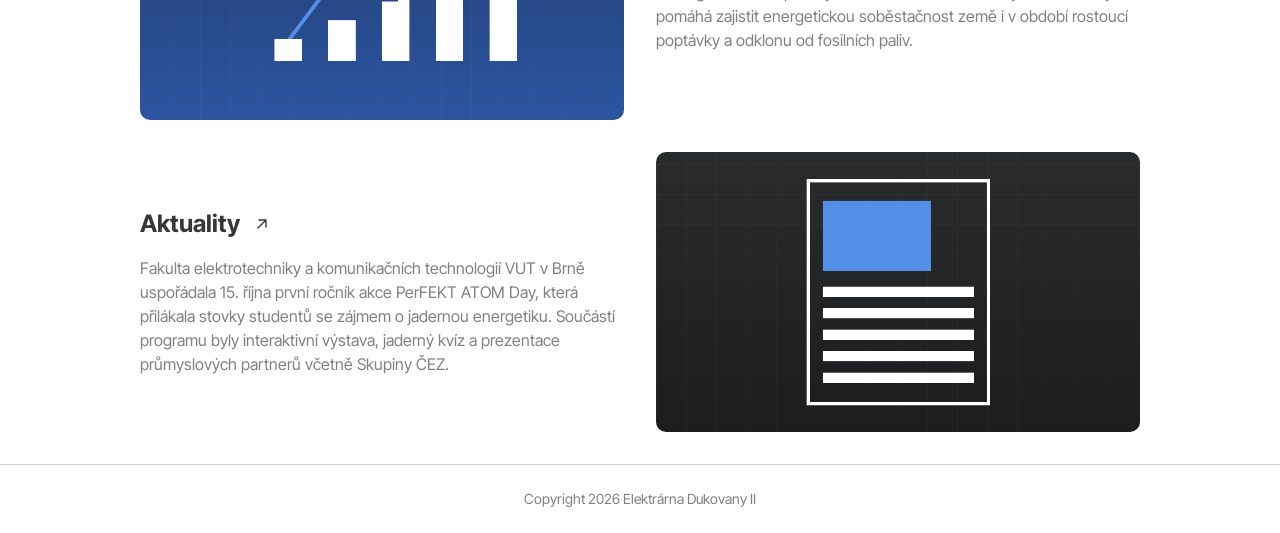
==== commit a699f491: "icon change" ====
--- a/index.html
+++ b/index.html
@@ -180,9 +180,9 @@
 <!-- ============================= CASE STUDY LINK ============================= -->
 <button class="case-study-fab" id="caseStudyFab" aria-label="Zobrazit case study" data-en-aria="View case study">
   <svg viewBox="0 0 24 24" fill="none" xmlns="http://www.w3.org/2000/svg">
-    <path d="M4 5.5C4 4.67 4.67 4 5.5 4H12V11H4V5.5Z" stroke="currentColor" stroke-width="1.6" stroke-linejoin="round"/>
-    <path d="M12 4H18.5C19.33 4 20 4.67 20 5.5V11H12V4Z" stroke="currentColor" stroke-width="1.6" stroke-linejoin="round"/>
-    <path d="M4 11H20V18.5C20 19.33 19.33 20 18.5 20H5.5C4.67 20 4 19.33 4 18.5V11Z" stroke="currentColor" stroke-width="1.6" stroke-linejoin="round"/>
+    <circle cx="12" cy="12" r="9" stroke="currentColor" stroke-width="1.6"/>
+    <path d="M9.5 9.3C9.5 7.8 10.7 6.7 12.1 6.7C13.5 6.7 14.6 7.7 14.6 9C14.6 10.1 13.9 10.7 13.1 11.2C12.4 11.6 12 12.1 12 12.9V13.3" stroke="currentColor" stroke-width="1.6" stroke-linecap="round" stroke-linejoin="round"/>
+    <circle cx="12" cy="16.3" r="1" fill="currentColor"/>
   </svg>
   <span class="case-study-tooltip" data-en="View case study">Zobrazit case study</span>
 </button>
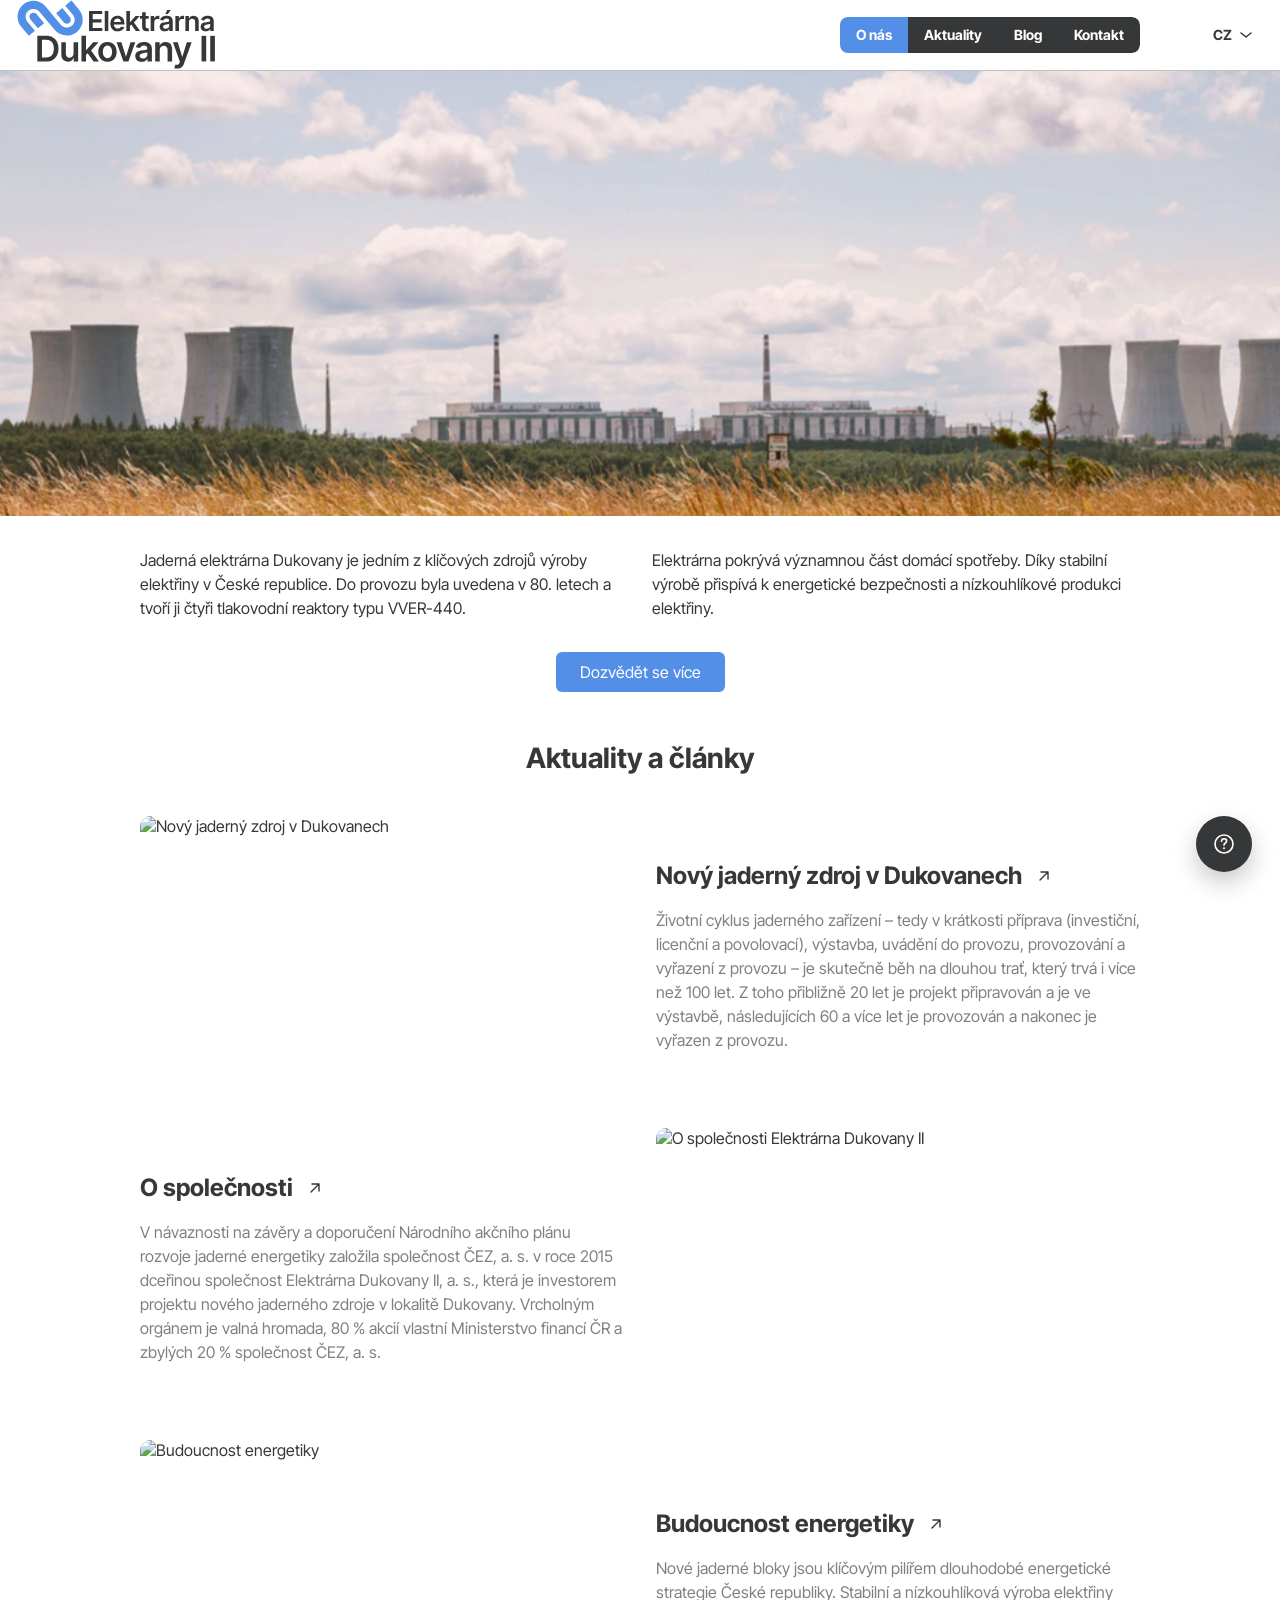
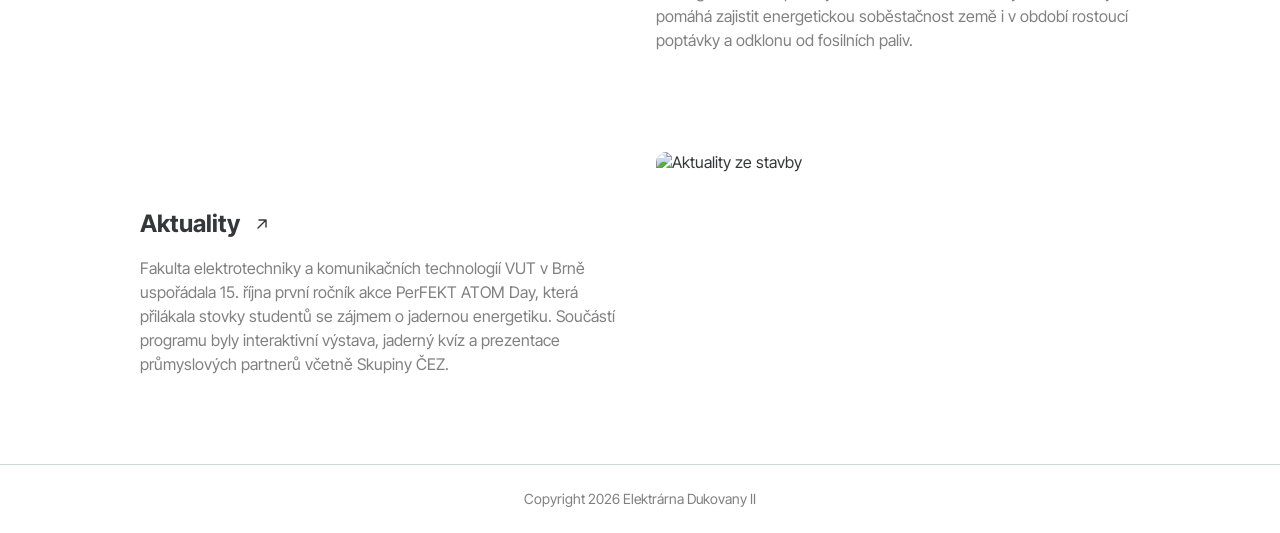
==== commit 729b83b2: "blog post images changed to unsplash ones" ====
--- a/index.html
+++ b/index.html
@@ -104,7 +104,7 @@
 
     <article class="article-card" id="article-1">
       <div class="article-media">
-        <img src="images/article-1.png" alt="Nový jaderný zdroj v Dukovanech" data-en-alt="New nuclear source in Dukovany">
+        <img src="https://images.unsplash.com/photo-1630142895963-6996ae6b3a5b?auto=format&fit=crop&w=900&q=80" alt="Nový jaderný zdroj v Dukovanech" data-en-alt="New nuclear source in Dukovany">
       </div>
       <div class="article-text">
         <div class="article-title-row">
@@ -121,7 +121,7 @@
 
     <article class="article-card reverse" id="article-2">
       <div class="article-media">
-        <img src="images/article-2.png" alt="O společnosti Elektrárna Dukovany II" data-en-alt="About Elektrárna Dukovany II">
+        <img src="https://images.unsplash.com/photo-1630142896875-d71a6ee6db03?auto=format&fit=crop&w=900&q=80" alt="O společnosti Elektrárna Dukovany II" data-en-alt="About Elektrárna Dukovany II">
       </div>
       <div class="article-text">
         <div class="article-title-row">
@@ -138,7 +138,7 @@
 
     <article class="article-card" id="article-3">
       <div class="article-media">
-        <img src="images/article-3.png" alt="Budoucnost energetiky" data-en-alt="The future of energy">
+        <img src="https://images.unsplash.com/photo-1473876637954-4b493d59fd97?auto=format&fit=crop&w=900&q=80" alt="Budoucnost energetiky" data-en-alt="The future of energy">
       </div>
       <div class="article-text">
         <div class="article-title-row">
@@ -155,7 +155,7 @@
 
     <article class="article-card reverse" id="article-4">
       <div class="article-media">
-        <img src="images/article-4.png" alt="Aktuality ze stavby" data-en-alt="Construction news">
+        <img src="https://images.unsplash.com/photo-1758270704587-43339a801396?auto=format&fit=crop&w=900&q=80" alt="Aktuality ze stavby" data-en-alt="Construction news">
       </div>
       <div class="article-text">
         <div class="article-title-row">
@@ -195,7 +195,7 @@
         <path d="M6 6L18 18M18 6L6 18" stroke="currentColor" stroke-width="2" stroke-linecap="round"/>
       </svg>
     </button>
-    <iframe src="case-study/index.html" title="Case study" loading="lazy"></iframe>
+    <iframe src="case-study/case-study-cez.html" title="Case study" loading="lazy"></iframe>
   </div>
 </div>
 
